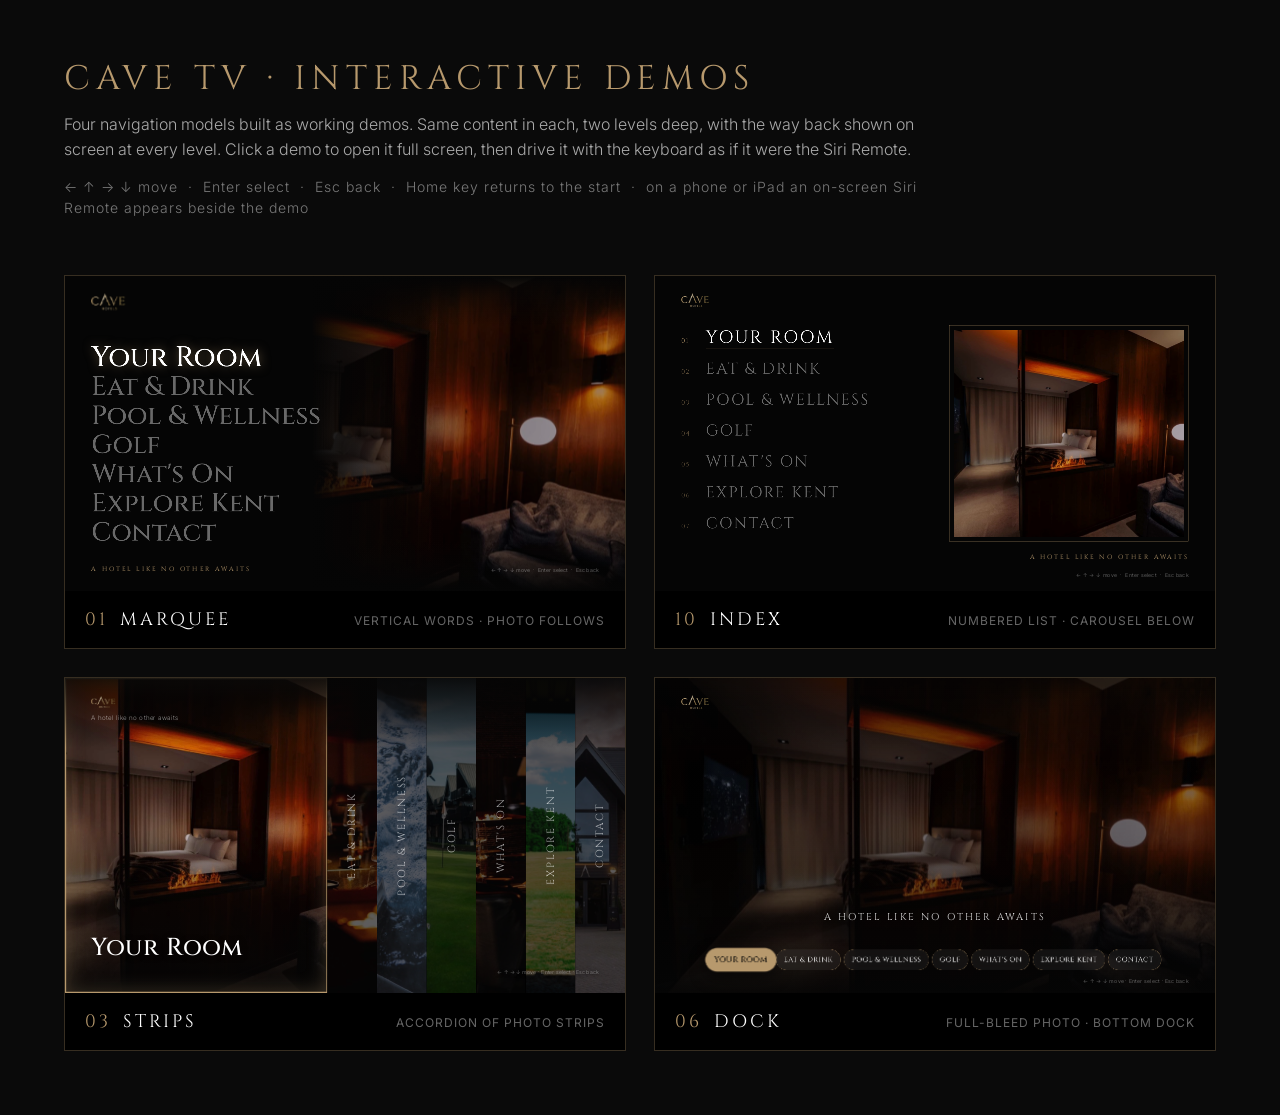
==== index.html @ 854b909e "Cave TV navigation demos, round 3 Co-Authored-By: Claude Fable 5.1 <noreply@anthropic.com>" ====
<!doctype html>
<html lang="en"><head><meta charset="utf-8"><title>Cave TV · Interactive demos · Round 3</title>
<link rel="stylesheet" href="https://fonts.googleapis.com/css2?family=Cinzel:wght@400;600&family=Inter:wght@300;400;500&display=swap">
<style>
body{margin:0;background:#0a0a0a;color:#fff;font-family:Inter,sans-serif;min-height:100vh}
header{padding:56px 64px 24px}
h1{font-family:Cinzel,serif;font-weight:400;letter-spacing:6px;text-transform:uppercase;font-size:34px;margin:0 0 10px;color:#b7996d}
p{max-width:900px;color:rgba(255,255,255,.65);font-weight:300;line-height:1.55;margin:0 0 8px}
.keys{font-size:14px;color:rgba(255,255,255,.45);letter-spacing:1px;margin-top:14px}
.grid{display:grid;grid-template-columns:1fr 1fr;gap:28px;padding:24px 64px 64px;max-width:1500px}
a.card{display:block;text-decoration:none;color:#fff;border:1px solid rgba(183,153,109,.3);background:#000;overflow:hidden;transition:border-color .2s,transform .2s}
a.card:hover{border-color:#b7996d;transform:translateY(-3px)}
.frame{position:relative;aspect-ratio:16/9;overflow:hidden}
.frame iframe{position:absolute;top:0;left:0;width:1920px;height:1080px;border:0;transform-origin:0 0;pointer-events:none}
.cap{padding:16px 20px;display:flex;justify-content:space-between;align-items:baseline}
.cap b{font-family:Cinzel,serif;font-weight:400;letter-spacing:3px;text-transform:uppercase;font-size:18px}
.cap b span{color:#b7996d;margin-right:12px}
.cap i{font-style:normal;font-size:12px;color:rgba(255,255,255,.4);letter-spacing:1px;text-transform:uppercase}
</style></head><body>
<header><h1>Cave TV · Interactive demos</h1>
<p>Four navigation models built as working demos. Same content in each, two levels deep, with the way back shown on screen at every level. Click a demo to open it full screen, then drive it with the keyboard as if it were the Siri Remote.</p>
<p class="keys">← ↑ → ↓ move &nbsp;·&nbsp; Enter select &nbsp;·&nbsp; Esc back &nbsp;·&nbsp; Home key returns to the start &nbsp;·&nbsp; on a phone or iPad an on-screen Siri Remote appears beside the demo</p>
</header>
<div class="grid">
<a class="card" href="player.html?demo=01-marquee"><div class="frame"><iframe src="01-marquee.html" loading="lazy" title="Marquee"></iframe></div><div class="cap"><b><span>01</span>Marquee</b><i>Vertical words · photo follows</i></div></a>
<a class="card" href="player.html?demo=10-index"><div class="frame"><iframe src="10-index.html" loading="lazy" title="Index"></iframe></div><div class="cap"><b><span>10</span>Index</b><i>Numbered list · carousel below</i></div></a>
<a class="card" href="player.html?demo=03-strips"><div class="frame"><iframe src="03-strips.html" loading="lazy" title="Strips"></iframe></div><div class="cap"><b><span>03</span>Strips</b><i>Accordion of photo strips</i></div></a>
<a class="card" href="player.html?demo=06-dock"><div class="frame"><iframe src="06-dock.html" loading="lazy" title="Dock"></iframe></div><div class="cap"><b><span>06</span>Dock</b><i>Full-bleed photo · bottom dock</i></div></a>
</div>
<script>
function fit(){document.querySelectorAll('.frame').forEach(f=>{const s=f.clientWidth/1920;f.querySelector('iframe').style.transform='scale('+s+')';});}
addEventListener('resize',fit);fit();
</script></body></html>
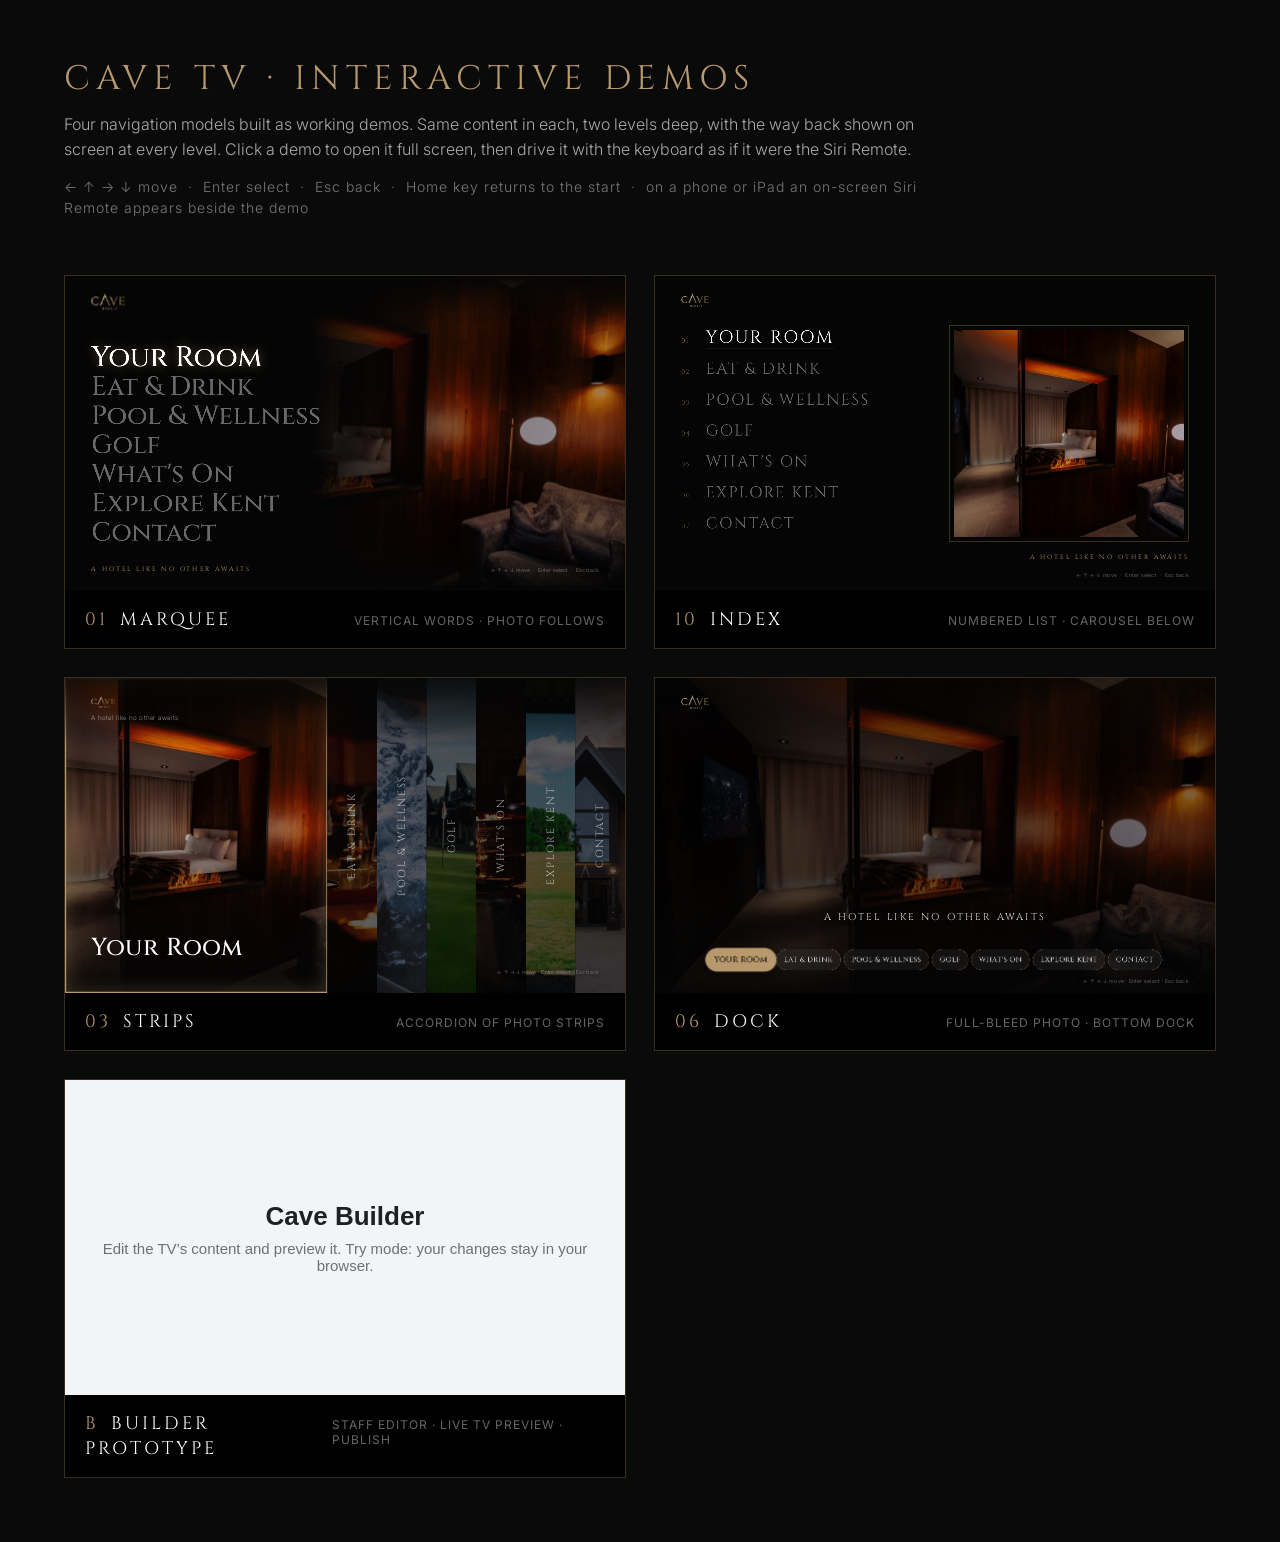
==== commit ffc26338: "Builder prototype stage 1 and content revision 1 Co-Authored-By: Claude Fable 5.1 <noreply@anthropic" ====
--- a/index.html
+++ b/index.html
@@ -26,6 +26,7 @@
 <a class="card" href="player.html?demo=10-index"><div class="frame"><iframe src="10-index.html" loading="lazy" title="Index"></iframe></div><div class="cap"><b><span>10</span>Index</b><i>Numbered list · carousel below</i></div></a>
 <a class="card" href="player.html?demo=03-strips"><div class="frame"><iframe src="03-strips.html" loading="lazy" title="Strips"></iframe></div><div class="cap"><b><span>03</span>Strips</b><i>Accordion of photo strips</i></div></a>
 <a class="card" href="player.html?demo=06-dock"><div class="frame"><iframe src="06-dock.html" loading="lazy" title="Dock"></iframe></div><div class="cap"><b><span>06</span>Dock</b><i>Full-bleed photo · bottom dock</i></div></a>
+<a class="card" href="builder/"><div class="frame" style="display:flex;align-items:center;justify-content:center;background:#f3f4f6;color:#1d2024;font-family:-apple-system,BlinkMacSystemFont,Helvetica,Arial,sans-serif"><div style="text-align:center;padding:24px"><div style="font-size:26px;font-weight:700">Cave Builder</div><div style="font-size:15px;color:#6b7178;margin-top:8px">Edit the TV’s content and preview it. Try mode: your changes stay in your browser.</div></div></div><div class="cap"><b><span>B</span>Builder prototype</b><i>Staff editor · live TV preview · publish</i></div></a>
 </div>
 <script>
 function fit(){document.querySelectorAll('.frame').forEach(f=>{const s=f.clientWidth/1920;f.querySelector('iframe').style.transform='scale('+s+')';});}
